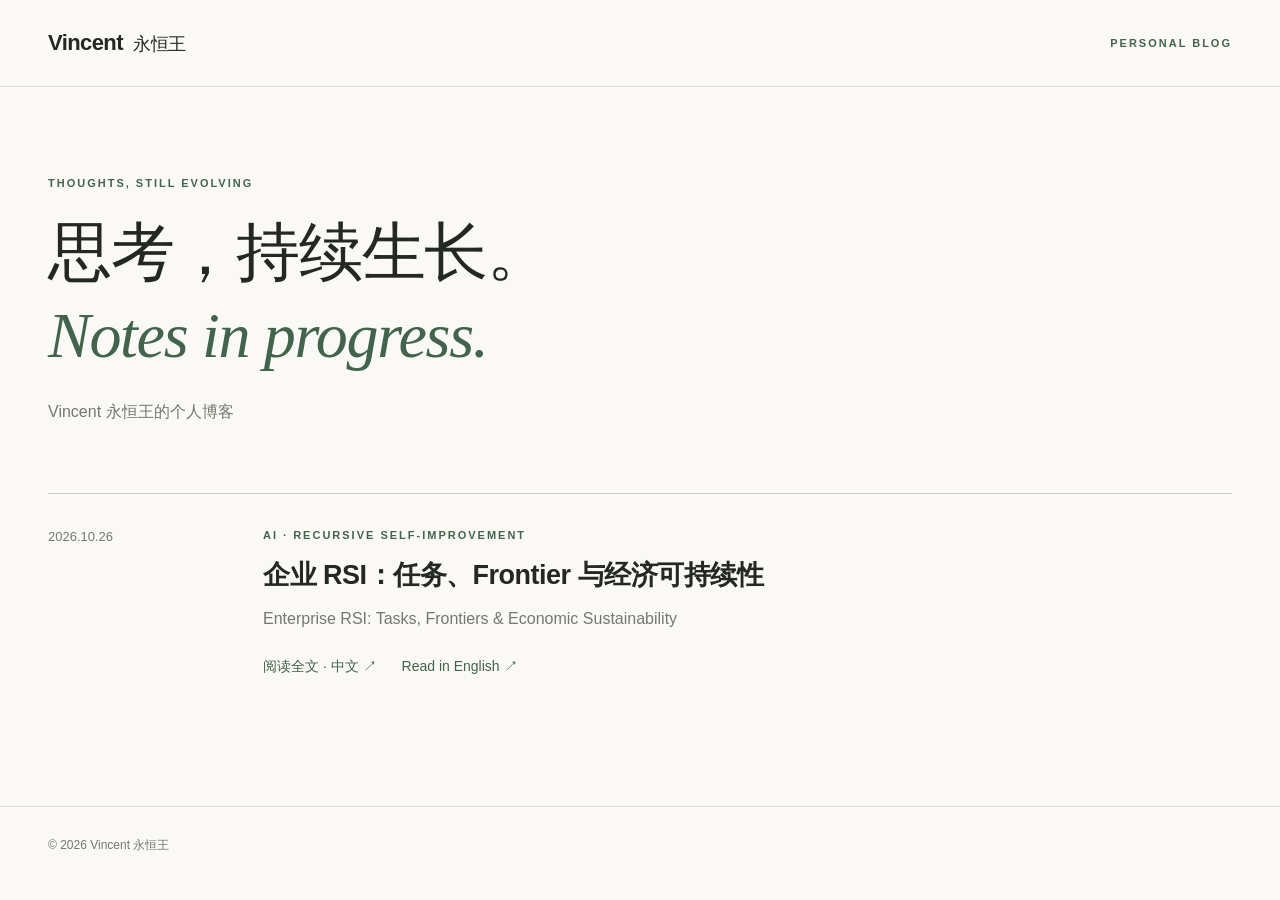
==== index.html @ 2aed0933 "Publish bilingual enterprise RSI note dated 2026-10-26" ====
<!doctype html><html lang="zh-CN"><head><meta charset="utf-8"><meta name="viewport" content="width=device-width,initial-scale=1"><title>Vincent 永恒王 · Blog</title><link rel="stylesheet" href="style.css"><meta name="description" content="Vincent 永恒王的个人博客 · Personal notes on AI"></head><body><header><a class="brand" href="./">Vincent <span>永恒王</span></a><span class="eyebrow">PERSONAL BLOG</span></header><main class="home"><div class="eyebrow">THOUGHTS, STILL EVOLVING</div><h1>思考，持续生长。<br><em>Notes in progress.</em></h1><p class="subtitle">Vincent 永恒王的个人博客</p><section class="entry"><time datetime="2026-10-26">2026.10.26</time><div><div class="eyebrow">AI · RECURSIVE SELF-IMPROVEMENT</div><h2><a href="zh/enterprise-rsi/">企业 RSI：任务、Frontier 与经济可持续性</a></h2><p>Enterprise RSI: Tasks, Frontiers &amp; Economic Sustainability</p><nav><a href="zh/enterprise-rsi/">阅读全文 · 中文 ↗</a><a href="en/enterprise-rsi/">Read in English ↗</a></nav></div></section></main><footer>© 2026 Vincent 永恒王</footer></body></html>
---- style.css ----
:root{--paper:#faf9f6;--ink:#242823;--muted:#72796e;--line:#ddd ed6;--green:#42644d}*{box-sizing:border-box}html{scroll-behavior:smooth}body{margin:0;background:var(--paper);color:var(--ink);font-family:-apple-system,BlinkMacSystemFont,"Segoe UI","PingFang SC","Microsoft YaHei",sans-serif}a{color:inherit;text-decoration:none}a:hover{color:var(--green);text-decoration:underline;text-underline-offset:5px}header,footer{max-width:1280px;margin:auto;padding:30px 48px;display:flex;justify-content:space-between;align-items:center}header{border-bottom:1px solid #dddeda}.brand{font-size:22px;font-weight:650;letter-spacing:-.6px}.brand span{font-size:18px;font-weight:450;margin-left:5px}nav{display:flex;gap:25px;font-size:14px}nav a[aria-current]{color:var(--green);border-bottom:2px solid var(--green);padding-bottom:5px}main{max-width:1184px;margin:auto}.intro{padding:75px 0 48px;margin-left:270px;max-width:790px}.eyebrow{font-size:11px;font-weight:650;letter-spacing:2px;color:var(--green)}intro h1,h1{font-family:Georgia,"Songti SC",serif;font-weight:500;line-height:1.4;font-size:44px;letter-spacing:-1.3px;margin:22px 0}.meta{font-size:13px;color:var(--muted);display:flex;gap:14px}.layout{display:grid;grid-template-columns:220px minmax(0,790px);gap:50px}aside{font-size:12px;line-height:1.7}details{position:sticky;top:32px;border-top:1px solid #d4dacf;padding-top:20px}summary{font-weight:650;letter-spacing:1px;margin-bottom:16px}aside a{display:block;color:var(--muted);margin:15px 0}article{font-size:17px;line-height:1.95;overflow-wrap:anywhere}article>p:first-child{font-size:19px;color:#454c42;margin-top:0}p{margin:0 0 24px}strong{font-weight:620}h2{font-size:27px;line-height:1.5;letter-spacing:-.5px;margin:60px 0 24px;padding-top:26px;border-top:1px solid #d9ded5;scroll-margin-top:30px}h3{font-size:21px;line-height:1.5;margin:34px 0 18px;scroll-margin-top:30px}li{padding-left:5px;margin:7px 0}ul,ol{padding-left:25px;margin-bottom:28px}.table-wrap{overflow:auto;margin:28px 0}table{width:100%;border-collapse:collapse;font-size:14px;line-height:1.7}th,td{text-align:left;padding:16px 14px;border-bottom:1px solid #d9ded5;min-width:140px}th{background:#eef1e9;font-weight:600}tr:last-child td{border-bottom:2px solid #c6cebf}.endmark{text-align:center;color:var(--green);padding:35px}.translation{display:block;font-size:14px;border-top:1px solid #d9ded5;padding-top:24px}footer{font-size:12px;color:var(--muted);margin-top:90px;border-top:1px solid #d9ded5}.home{padding:90px 0 40px}.home h1{font-size:64px;line-height:1.3}.home em{font-weight:400;color:var(--green)}.subtitle{color:var(--muted);margin:25px 0 70px}.entry{border-top:1px solid #c9d1c3;padding-top:35px;display:grid;grid-template-columns:180px 1fr;gap:35px}.entry time{font-size:13px;color:var(--muted)}.entry h2{margin:14px 0;border:0;padding:0}.entry p{color:var(--muted);font-size:16px}.entry nav{margin-top:30px;color:var(--green)}.skip{position:absolute;left:16px;top:-100px;background:white;padding:10px}.skip:focus{top:10px}a:focus-visible,summary:focus-visible{outline:2px solid var(--green);outline-offset:5px}@media(max-width:1250px){main{padding-left:35px;padding-right:35px}.home{padding:70px 35px}}@media(max-width:780px){header,footer{padding:24px}.brand{font-size:18px}.brand span{font-size:15px}nav{gap:18px}.intro{margin:0;padding:45px 0 32px}h1{font-size:33px}.layout{display:block}aside{margin:0 0 35px}details{position:static}article{font-size:16px}article>p:first-child{font-size:17px}main{padding:0 24px}h2{font-size:24px;margin-top:42px}.home{padding:55px 24px}.home h1{font-size:43px}.entry{display:block}.entry time{display:block;margin-bottom:25px}.meta{flex-wrap:wrap;gap:8px}.eyebrow{letter-spacing:1.5px}footer{margin-top:55px}}@media(prefers-reduced-motion:reduce){html{scroll-behavior:auto}}@media print{aside,nav,.translation,.skip{display:none}.intro{margin:0;padding:20px 0}.layout{display:block}body{background:white}article{font-size:11pt}h2,h3{break-after:avoid}footer{margin-top:20px}}
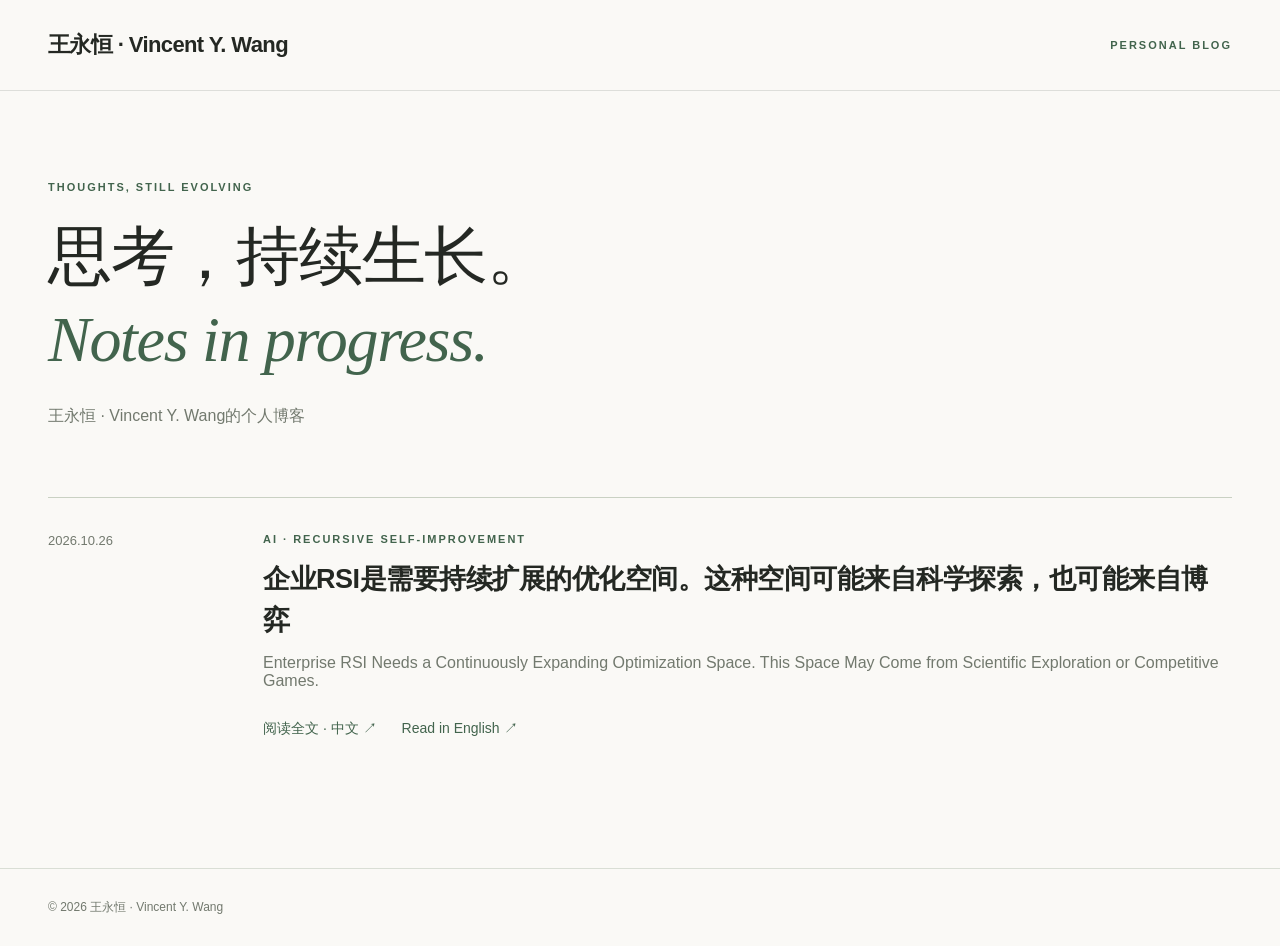
==== commit 4aa6e30c: "Revise bilingual RSI essay and add high-resolution spectrum diagrams" ====
--- a/index.html
+++ b/index.html
@@ -1 +1 @@
-<!doctype html><html lang="zh-CN"><head><meta charset="utf-8"><meta name="viewport" content="width=device-width,initial-scale=1"><title>Vincent 永恒王 · Blog</title><link rel="stylesheet" href="style.css"><meta name="description" content="Vincent 永恒王的个人博客 · Personal notes on AI"></head><body><header><a class="brand" href="./">Vincent <span>永恒王</span></a><span class="eyebrow">PERSONAL BLOG</span></header><main class="home"><div class="eyebrow">THOUGHTS, STILL EVOLVING</div><h1>思考，持续生长。<br><em>Notes in progress.</em></h1><p class="subtitle">Vincent 永恒王的个人博客</p><section class="entry"><time datetime="2026-10-26">2026.10.26</time><div><div class="eyebrow">AI · RECURSIVE SELF-IMPROVEMENT</div><h2><a href="zh/enterprise-rsi/">企业 RSI：任务、Frontier 与经济可持续性</a></h2><p>Enterprise RSI: Tasks, Frontiers &amp; Economic Sustainability</p><nav><a href="zh/enterprise-rsi/">阅读全文 · 中文 ↗</a><a href="en/enterprise-rsi/">Read in English ↗</a></nav></div></section></main><footer>© 2026 Vincent 永恒王</footer></body></html>+<!doctype html><html lang="zh-CN"><head><meta charset="utf-8"><meta name="viewport" content="width=device-width,initial-scale=1"><title>王永恒 · Vincent Y. Wang · Blog</title><link rel="stylesheet" href="style.css"><meta name="description" content="王永恒 · Vincent Y. Wang的个人博客 · Personal notes on AI"></head><body><header><a class="brand" href="./">王永恒 · Vincent Y. Wang</a><span class="eyebrow">PERSONAL BLOG</span></header><main class="home"><div class="eyebrow">THOUGHTS, STILL EVOLVING</div><h1>思考，持续生长。<br><em>Notes in progress.</em></h1><p class="subtitle">王永恒 · Vincent Y. Wang的个人博客</p><section class="entry"><time datetime="2026-10-26">2026.10.26</time><div><div class="eyebrow">AI · RECURSIVE SELF-IMPROVEMENT</div><h2><a href="zh/enterprise-rsi/">企业RSI是需要持续扩展的优化空间。这种空间可能来自科学探索，也可能来自博弈</a></h2><p>Enterprise RSI Needs a Continuously Expanding Optimization Space. This Space May Come from Scientific Exploration or Competitive Games.</p><nav><a href="zh/enterprise-rsi/">阅读全文 · 中文 ↗</a><a href="en/enterprise-rsi/">Read in English ↗</a></nav></div></section></main><footer>© 2026 王永恒 · Vincent Y. Wang</footer></body></html>
--- a/style.css
+++ b/style.css
@@ -1 +1,2 @@
 :root{--paper:#faf9f6;--ink:#242823;--muted:#72796e;--line:#ddd ed6;--green:#42644d}*{box-sizing:border-box}html{scroll-behavior:smooth}body{margin:0;background:var(--paper);color:var(--ink);font-family:-apple-system,BlinkMacSystemFont,"Segoe UI","PingFang SC","Microsoft YaHei",sans-serif}a{color:inherit;text-decoration:none}a:hover{color:var(--green);text-decoration:underline;text-underline-offset:5px}header,footer{max-width:1280px;margin:auto;padding:30px 48px;display:flex;justify-content:space-between;align-items:center}header{border-bottom:1px solid #dddeda}.brand{font-size:22px;font-weight:650;letter-spacing:-.6px}.brand span{font-size:18px;font-weight:450;margin-left:5px}nav{display:flex;gap:25px;font-size:14px}nav a[aria-current]{color:var(--green);border-bottom:2px solid var(--green);padding-bottom:5px}main{max-width:1184px;margin:auto}.intro{padding:75px 0 48px;margin-left:270px;max-width:790px}.eyebrow{font-size:11px;font-weight:650;letter-spacing:2px;color:var(--green)}intro h1,h1{font-family:Georgia,"Songti SC",serif;font-weight:500;line-height:1.4;font-size:44px;letter-spacing:-1.3px;margin:22px 0}.meta{font-size:13px;color:var(--muted);display:flex;gap:14px}.layout{display:grid;grid-template-columns:220px minmax(0,790px);gap:50px}aside{font-size:12px;line-height:1.7}details{position:sticky;top:32px;border-top:1px solid #d4dacf;padding-top:20px}summary{font-weight:650;letter-spacing:1px;margin-bottom:16px}aside a{display:block;color:var(--muted);margin:15px 0}article{font-size:17px;line-height:1.95;overflow-wrap:anywhere}article>p:first-child{font-size:19px;color:#454c42;margin-top:0}p{margin:0 0 24px}strong{font-weight:620}h2{font-size:27px;line-height:1.5;letter-spacing:-.5px;margin:60px 0 24px;padding-top:26px;border-top:1px solid #d9ded5;scroll-margin-top:30px}h3{font-size:21px;line-height:1.5;margin:34px 0 18px;scroll-margin-top:30px}li{padding-left:5px;margin:7px 0}ul,ol{padding-left:25px;margin-bottom:28px}.table-wrap{overflow:auto;margin:28px 0}table{width:100%;border-collapse:collapse;font-size:14px;line-height:1.7}th,td{text-align:left;padding:16px 14px;border-bottom:1px solid #d9ded5;min-width:140px}th{background:#eef1e9;font-weight:600}tr:last-child td{border-bottom:2px solid #c6cebf}.endmark{text-align:center;color:var(--green);padding:35px}.translation{display:block;font-size:14px;border-top:1px solid #d9ded5;padding-top:24px}footer{font-size:12px;color:var(--muted);margin-top:90px;border-top:1px solid #d9ded5}.home{padding:90px 0 40px}.home h1{font-size:64px;line-height:1.3}.home em{font-weight:400;color:var(--green)}.subtitle{color:var(--muted);margin:25px 0 70px}.entry{border-top:1px solid #c9d1c3;padding-top:35px;display:grid;grid-template-columns:180px 1fr;gap:35px}.entry time{font-size:13px;color:var(--muted)}.entry h2{margin:14px 0;border:0;padding:0}.entry p{color:var(--muted);font-size:16px}.entry nav{margin-top:30px;color:var(--green)}.skip{position:absolute;left:16px;top:-100px;background:white;padding:10px}.skip:focus{top:10px}a:focus-visible,summary:focus-visible{outline:2px solid var(--green);outline-offset:5px}@media(max-width:1250px){main{padding-left:35px;padding-right:35px}.home{padding:70px 35px}}@media(max-width:780px){header,footer{padding:24px}.brand{font-size:18px}.brand span{font-size:15px}nav{gap:18px}.intro{margin:0;padding:45px 0 32px}h1{font-size:33px}.layout{display:block}aside{margin:0 0 35px}details{position:static}article{font-size:16px}article>p:first-child{font-size:17px}main{padding:0 24px}h2{font-size:24px;margin-top:42px}.home{padding:55px 24px}.home h1{font-size:43px}.entry{display:block}.entry time{display:block;margin-bottom:25px}.meta{flex-wrap:wrap;gap:8px}.eyebrow{letter-spacing:1.5px}footer{margin-top:55px}}@media(prefers-reduced-motion:reduce){html{scroll-behavior:auto}}@media print{aside,nav,.translation,.skip{display:none}.intro{margin:0;padding:20px 0}.layout{display:block}body{background:white}article{font-size:11pt}h2,h3{break-after:avoid}footer{margin-top:20px}}
+.spectrum{margin:0 0 48px;width:100%}.spectrum img{display:block;width:100%;height:auto;border:1px solid #e1e4ed;border-radius:12px}.spectrum a{display:block}.spectrum figcaption{font-size:12px;color:var(--muted);margin-top:12px;text-align:center}article p a{color:var(--green);text-decoration:underline;text-underline-offset:3px}.intro h1{font-size:36px}@media(max-width:780px){.intro h1{font-size:29px}.spectrum{margin-bottom:30px}} 
